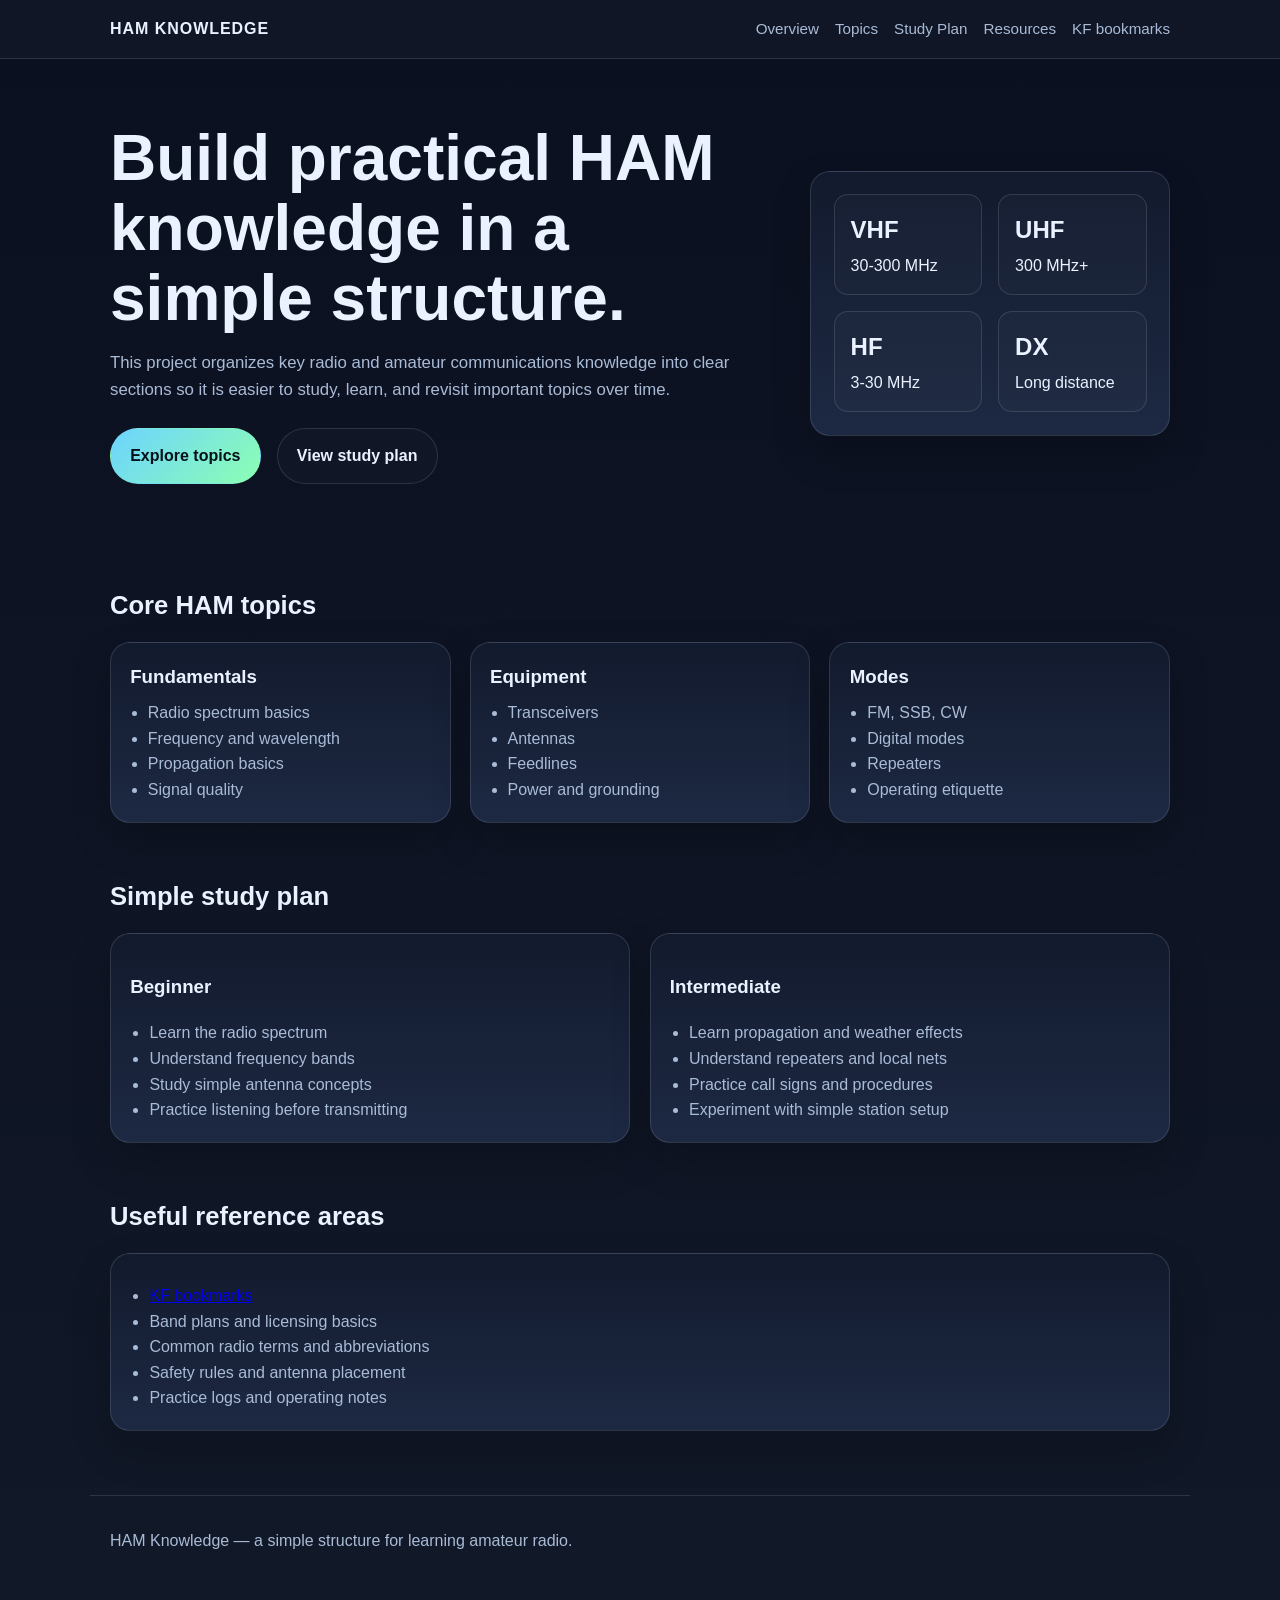
==== index.html @ 376212c9 "Add KF bookmarks link from homepage" ====
<!DOCTYPE html>
<html lang="en">
  <head>
    <meta charset="UTF-8" />
    <meta name="viewport" content="width=device-width, initial-scale=1.0" />
    <title>HAM Knowledge</title>
    <style>
      :root {
        --bg: #0b1020;
        --panel: #121a2d;
        --panel-2: #1d2943;
        --text: #eaf2ff;
        --muted: #a9bbd6;
        --accent: #6dd3ff;
        --accent-2: #8cffb2;
        --warning: #ffd166;
        --border: rgba(255, 255, 255, 0.12);
      }

      * { box-sizing: border-box; }

      body {
        margin: 0;
        font-family: Arial, Helvetica, sans-serif;
        background: linear-gradient(180deg, #0b1020 0%, #111827 100%);
        color: var(--text);
        line-height: 1.6;
      }

      header {
        background: rgba(17, 24, 39, 0.9);
        border-bottom: 1px solid var(--border);
        position: sticky;
        top: 0;
        backdrop-filter: blur(8px);
        z-index: 10;
      }

      nav {
        max-width: 1100px;
        margin: 0 auto;
        padding: 1rem 1.25rem;
        display: flex;
        justify-content: space-between;
        align-items: center;
        gap: 1rem;
      }

      .brand {
        font-weight: 700;
        letter-spacing: 0.06em;
        text-transform: uppercase;
      }

      .nav-links {
        display: flex;
        gap: 1rem;
        flex-wrap: wrap;
      }

      .nav-links a {
        color: var(--muted);
        text-decoration: none;
        font-size: 0.95rem;
      }

      .nav-links a:hover {
        color: var(--text);
      }

      main {
        max-width: 1100px;
        margin: 0 auto;
        padding: 2rem 1.25rem 4rem;
      }

      .hero {
        display: grid;
        grid-template-columns: 1.3fr 0.7fr;
        gap: 2rem;
        align-items: center;
        padding: 2rem 0 3rem;
      }

      .hero h1 {
        font-size: clamp(2.2rem, 5vw, 4rem);
        line-height: 1.1;
        margin: 0 0 1rem;
      }

      .hero p {
        font-size: 1.05rem;
        color: var(--muted);
        margin: 0 0 1.5rem;
      }

      .cta-row {
        display: flex;
        gap: 1rem;
        flex-wrap: wrap;
      }

      .button {
        display: inline-block;
        padding: 0.9rem 1.2rem;
        border-radius: 999px;
        text-decoration: none;
        font-weight: 700;
        border: 1px solid transparent;
      }

      .button.primary {
        background: linear-gradient(135deg, var(--accent), var(--accent-2));
        color: #04111a;
      }

      .button.secondary {
        border-color: var(--border);
        color: var(--text);
        background: rgba(255,255,255,0.02);
      }

      .card {
        background: linear-gradient(180deg, var(--panel) 0%, var(--panel-2) 100%);
        border: 1px solid var(--border);
        border-radius: 20px;
        padding: 1.4rem;
        box-shadow: 0 18px 40px rgba(0,0,0,0.2);
      }

      .mini-grid {
        display: grid;
        grid-template-columns: repeat(2, minmax(0, 1fr));
        gap: 1rem;
      }

      .mini-stat {
        background: rgba(255,255,255,0.02);
        border: 1px solid var(--border);
        border-radius: 14px;
        padding: 1rem;
      }

      .mini-stat strong {
        display: block;
        font-size: 1.5rem;
        margin-bottom: 0.2rem;
      }

      section {
        padding-top: 2rem;
      }

      h2 {
        font-size: clamp(1.5rem, 2vw, 2.2rem);
        margin-bottom: 1rem;
      }

      .grid {
        display: grid;
        grid-template-columns: repeat(3, minmax(0, 1fr));
        gap: 1.2rem;
      }

      .topic {
        padding: 1.2rem;
      }

      .topic h3 {
        margin-top: 0;
        margin-bottom: 0.5rem;
      }

      .topic ul {
        margin: 0;
        padding-left: 1.1rem;
        color: var(--muted);
      }

      .checklist {
        display: grid;
        grid-template-columns: 1fr 1fr;
        gap: 1.2rem;
      }

      .info-block {
        padding: 1.2rem;
      }

      .info-block ul {
        margin: 0.6rem 0 0;
        padding-left: 1.2rem;
        color: var(--muted);
      }

      footer {
        max-width: 1100px;
        margin: 0 auto;
        padding: 2rem 1.25rem 3rem;
        color: var(--muted);
        border-top: 1px solid var(--border);
      }

      @media (max-width: 760px) {
        .hero, .grid, .checklist {
          grid-template-columns: 1fr;
        }

        .mini-grid {
          grid-template-columns: 1fr 1fr;
        }
      }
    </style>
  </head>
  <body>
    <header>
      <nav>
        <div class="brand">HAM Knowledge</div>
        <div class="nav-links">
          <a href="#overview">Overview</a>
          <a href="#topics">Topics</a>
          <a href="#study-plan">Study Plan</a>
          <a href="#resources">Resources</a>
          <a href="docs/KF/zakladki.md">KF bookmarks</a>
        </div>
      </nav>
    </header>

    <main>
      <section class="hero" id="overview">
        <div>
          <h1>Build practical HAM knowledge in a simple structure.</h1>
          <p>
            This project organizes key radio and amateur communications knowledge into clear sections
            so it is easier to study, learn, and revisit important topics over time.
          </p>
          <div class="cta-row">
            <a class="button primary" href="#topics">Explore topics</a>
            <a class="button secondary" href="#study-plan">View study plan</a>
          </div>
        </div>

        <div class="card mini-grid">
          <div class="mini-stat">
            <strong>VHF</strong>
            30-300 MHz
          </div>
          <div class="mini-stat">
            <strong>UHF</strong>
            300 MHz+
          </div>
          <div class="mini-stat">
            <strong>HF</strong>
            3-30 MHz
          </div>
          <div class="mini-stat">
            <strong>DX</strong>
            Long distance
          </div>
        </div>
      </section>

      <section id="topics">
        <h2>Core HAM topics</h2>
        <div class="grid">
          <article class="card topic">
            <h3>Fundamentals</h3>
            <ul>
              <li>Radio spectrum basics</li>
              <li>Frequency and wavelength</li>
              <li>Propagation basics</li>
              <li>Signal quality</li>
            </ul>
          </article>

          <article class="card topic">
            <h3>Equipment</h3>
            <ul>
              <li>Transceivers</li>
              <li>Antennas</li>
              <li>Feedlines</li>
              <li>Power and grounding</li>
            </ul>
          </article>

          <article class="card topic">
            <h3>Modes</h3>
            <ul>
              <li>FM, SSB, CW</li>
              <li>Digital modes</li>
              <li>Repeaters</li>
              <li>Operating etiquette</li>
            </ul>
          </article>
        </div>
      </section>

      <section id="study-plan">
        <h2>Simple study plan</h2>
        <div class="checklist">
          <div class="card info-block">
            <h3>Beginner</h3>
            <ul>
              <li>Learn the radio spectrum</li>
              <li>Understand frequency bands</li>
              <li>Study simple antenna concepts</li>
              <li>Practice listening before transmitting</li>
            </ul>
          </div>

          <div class="card info-block">
            <h3>Intermediate</h3>
            <ul>
              <li>Learn propagation and weather effects</li>
              <li>Understand repeaters and local nets</li>
              <li>Practice call signs and procedures</li>
              <li>Experiment with simple station setup</li>
            </ul>
          </div>
        </div>
      </section>

      <section id="resources">
        <h2>Useful reference areas</h2>
        <div class="card info-block">
          <ul>
            <li><a href="docs/KF/zakladki.md">KF bookmarks</a></li>
            <li>Band plans and licensing basics</li>
            <li>Common radio terms and abbreviations</li>
            <li>Safety rules and antenna placement</li>
            <li>Practice logs and operating notes</li>
          </ul>
        </div>
      </section>
    </main>

    <footer>
      HAM Knowledge — a simple structure for learning amateur radio.
    </footer>
  </body>
</html>
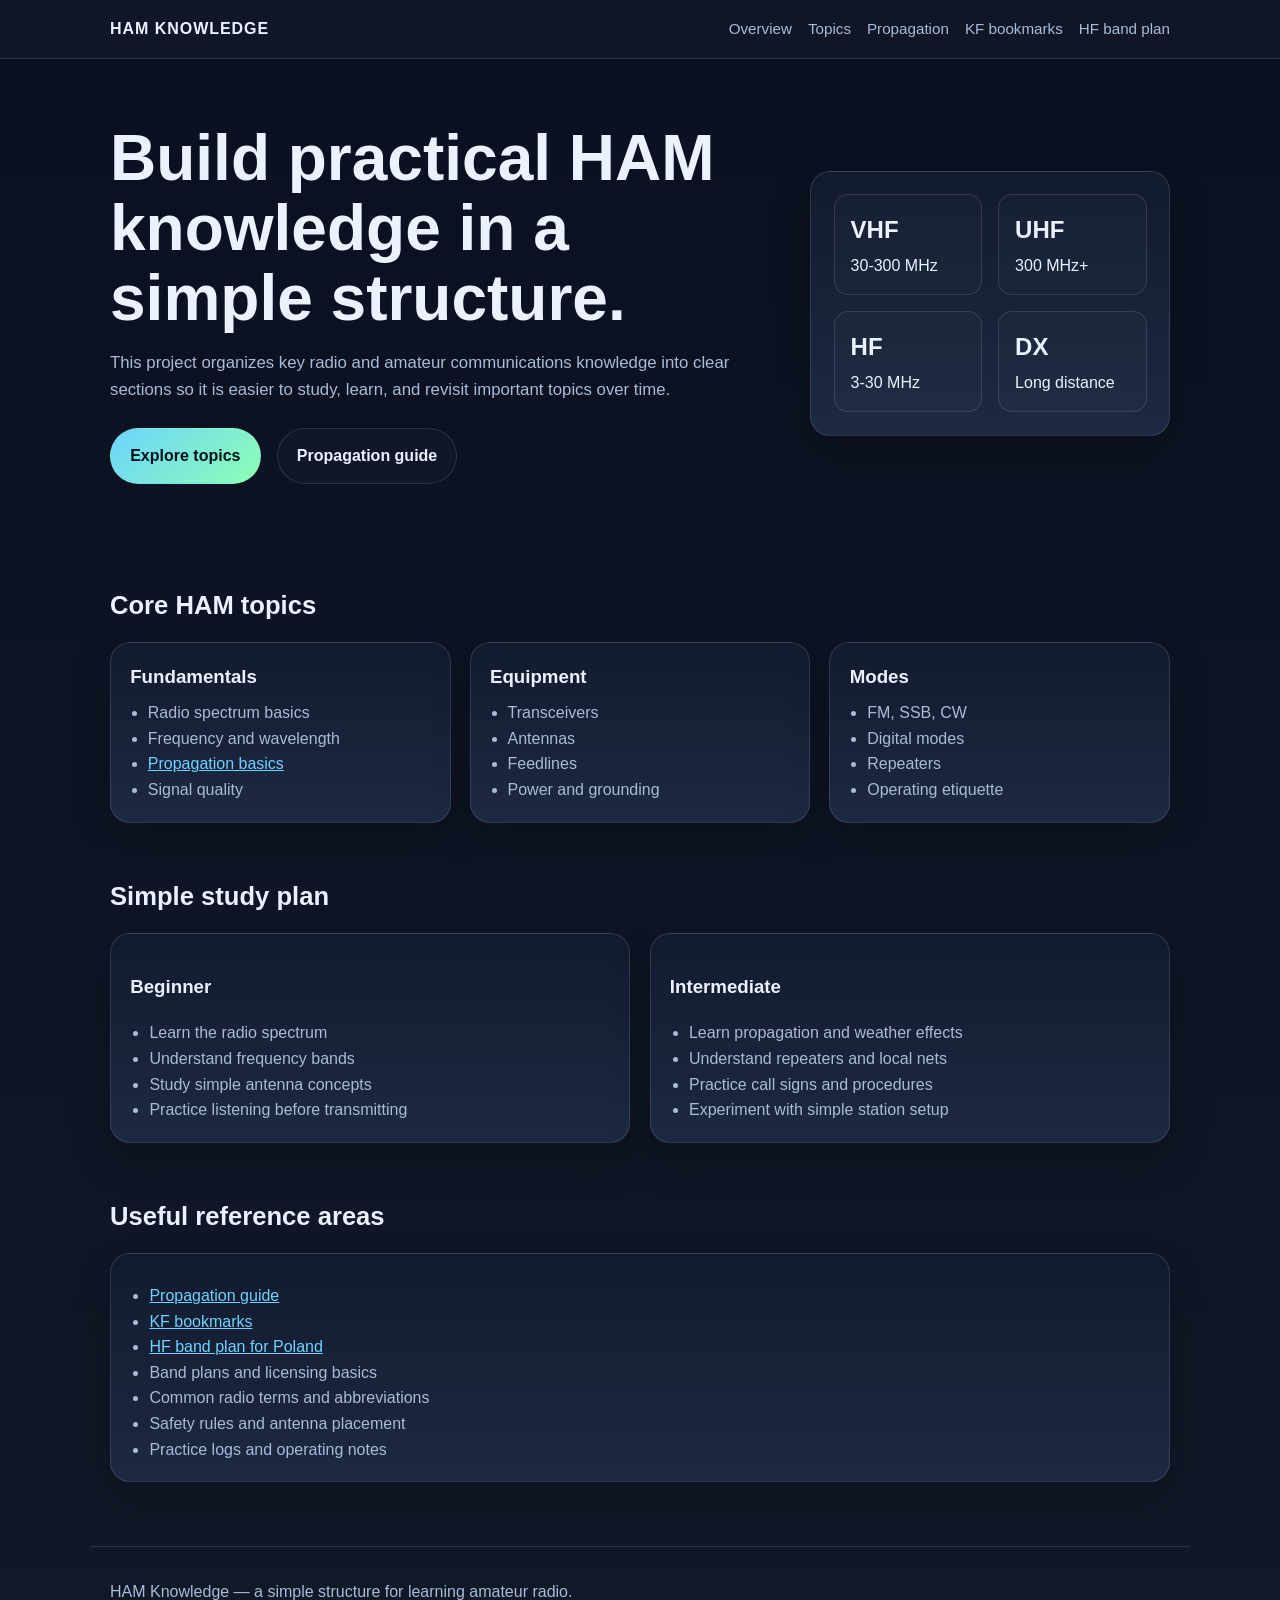
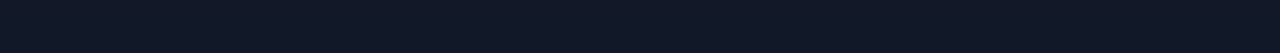
==== commit 3b9bfc9f: "Add propagation and KF links to homepage navigation and resources" ====
--- a/index.html
+++ b/index.html
@@ -201,6 +201,10 @@
         border-top: 1px solid var(--border);
       }
 
+      a {
+        color: var(--accent);
+      }
+
       @media (max-width: 760px) {
         .hero, .grid, .checklist {
           grid-template-columns: 1fr;
@@ -219,9 +223,9 @@
         <div class="nav-links">
           <a href="#overview">Overview</a>
           <a href="#topics">Topics</a>
-          <a href="#study-plan">Study Plan</a>
-          <a href="#resources">Resources</a>
+          <a href="docs/propagation.md">Propagation</a>
           <a href="docs/KF/zakladki.md">KF bookmarks</a>
+          <a href="docs/KF/band-plan-poland-hf.md">HF band plan</a>
         </div>
       </nav>
     </header>
@@ -236,7 +240,7 @@
           </p>
           <div class="cta-row">
             <a class="button primary" href="#topics">Explore topics</a>
-            <a class="button secondary" href="#study-plan">View study plan</a>
+            <a class="button secondary" href="docs/propagation.md">Propagation guide</a>
           </div>
         </div>
 
@@ -268,7 +272,7 @@
             <ul>
               <li>Radio spectrum basics</li>
               <li>Frequency and wavelength</li>
-              <li>Propagation basics</li>
+              <li><a href="docs/propagation.md">Propagation basics</a></li>
               <li>Signal quality</li>
             </ul>
           </article>
@@ -324,7 +328,9 @@
         <h2>Useful reference areas</h2>
         <div class="card info-block">
           <ul>
+            <li><a href="docs/propagation.md">Propagation guide</a></li>
             <li><a href="docs/KF/zakladki.md">KF bookmarks</a></li>
+            <li><a href="docs/KF/band-plan-poland-hf.md">HF band plan for Poland</a></li>
             <li>Band plans and licensing basics</li>
             <li>Common radio terms and abbreviations</li>
             <li>Safety rules and antenna placement</li>
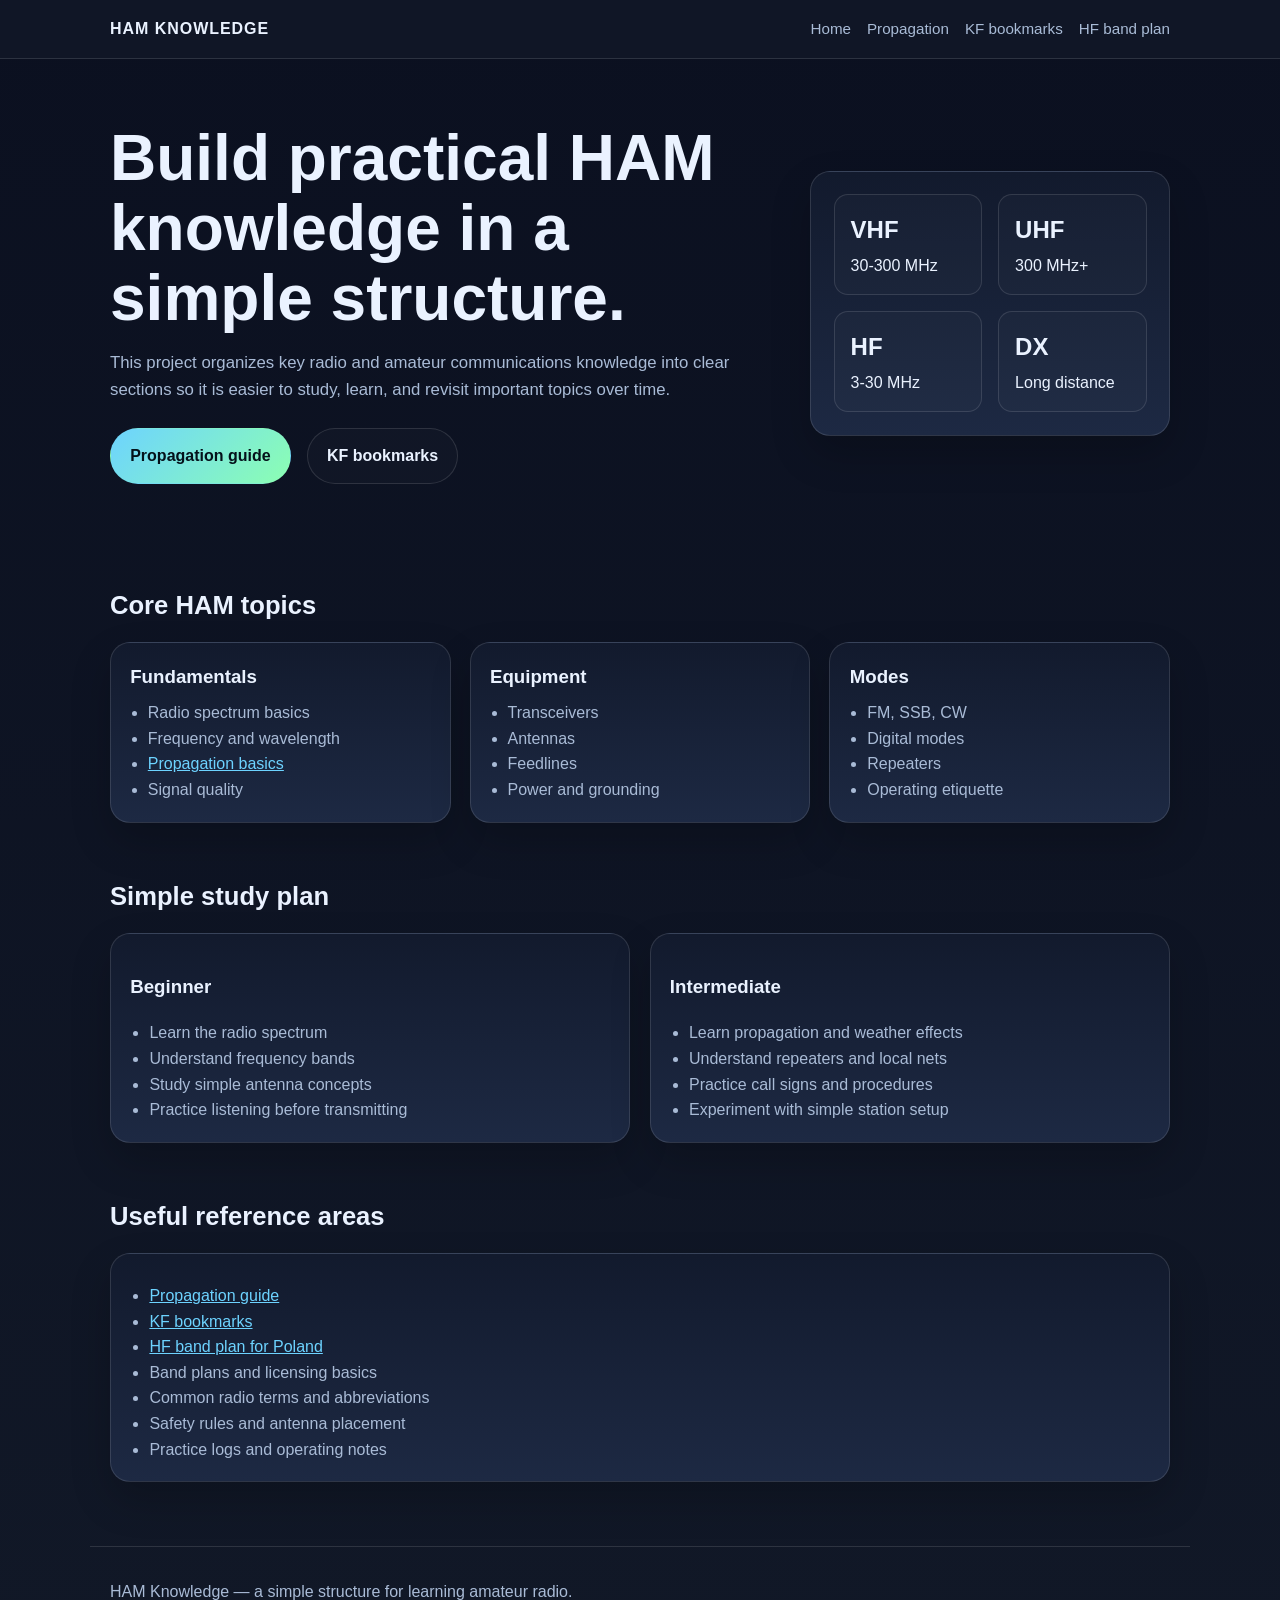
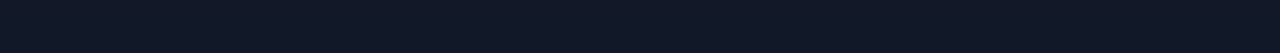
==== commit 271526b0: "Update index links to use HTML pages and unified template" ====
--- a/index.html
+++ b/index.html
@@ -221,11 +221,10 @@
       <nav>
         <div class="brand">HAM Knowledge</div>
         <div class="nav-links">
-          <a href="#overview">Overview</a>
-          <a href="#topics">Topics</a>
-          <a href="docs/propagation.md">Propagation</a>
-          <a href="docs/KF/zakladki.md">KF bookmarks</a>
-          <a href="docs/KF/band-plan-poland-hf.md">HF band plan</a>
+          <a href="/index.html">Home</a>
+          <a href="/docs/propagation.html">Propagation</a>
+          <a href="/docs/KF/zakladki.html">KF bookmarks</a>
+          <a href="/docs/KF/band-plan-poland-hf.html">HF band plan</a>
         </div>
       </nav>
     </header>
@@ -239,8 +238,8 @@
             so it is easier to study, learn, and revisit important topics over time.
           </p>
           <div class="cta-row">
-            <a class="button primary" href="#topics">Explore topics</a>
-            <a class="button secondary" href="docs/propagation.md">Propagation guide</a>
+            <a class="button primary" href="/docs/propagation.html">Propagation guide</a>
+            <a class="button secondary" href="/docs/KF/zakladki.html">KF bookmarks</a>
           </div>
         </div>
 
@@ -272,7 +271,7 @@
             <ul>
               <li>Radio spectrum basics</li>
               <li>Frequency and wavelength</li>
-              <li><a href="docs/propagation.md">Propagation basics</a></li>
+              <li><a href="/docs/propagation.html">Propagation basics</a></li>
               <li>Signal quality</li>
             </ul>
           </article>
@@ -328,9 +327,9 @@
         <h2>Useful reference areas</h2>
         <div class="card info-block">
           <ul>
-            <li><a href="docs/propagation.md">Propagation guide</a></li>
-            <li><a href="docs/KF/zakladki.md">KF bookmarks</a></li>
-            <li><a href="docs/KF/band-plan-poland-hf.md">HF band plan for Poland</a></li>
+            <li><a href="/docs/propagation.html">Propagation guide</a></li>
+            <li><a href="/docs/KF/zakladki.html">KF bookmarks</a></li>
+            <li><a href="/docs/KF/band-plan-poland-hf.html">HF band plan for Poland</a></li>
             <li>Band plans and licensing basics</li>
             <li>Common radio terms and abbreviations</li>
             <li>Safety rules and antenna placement</li>
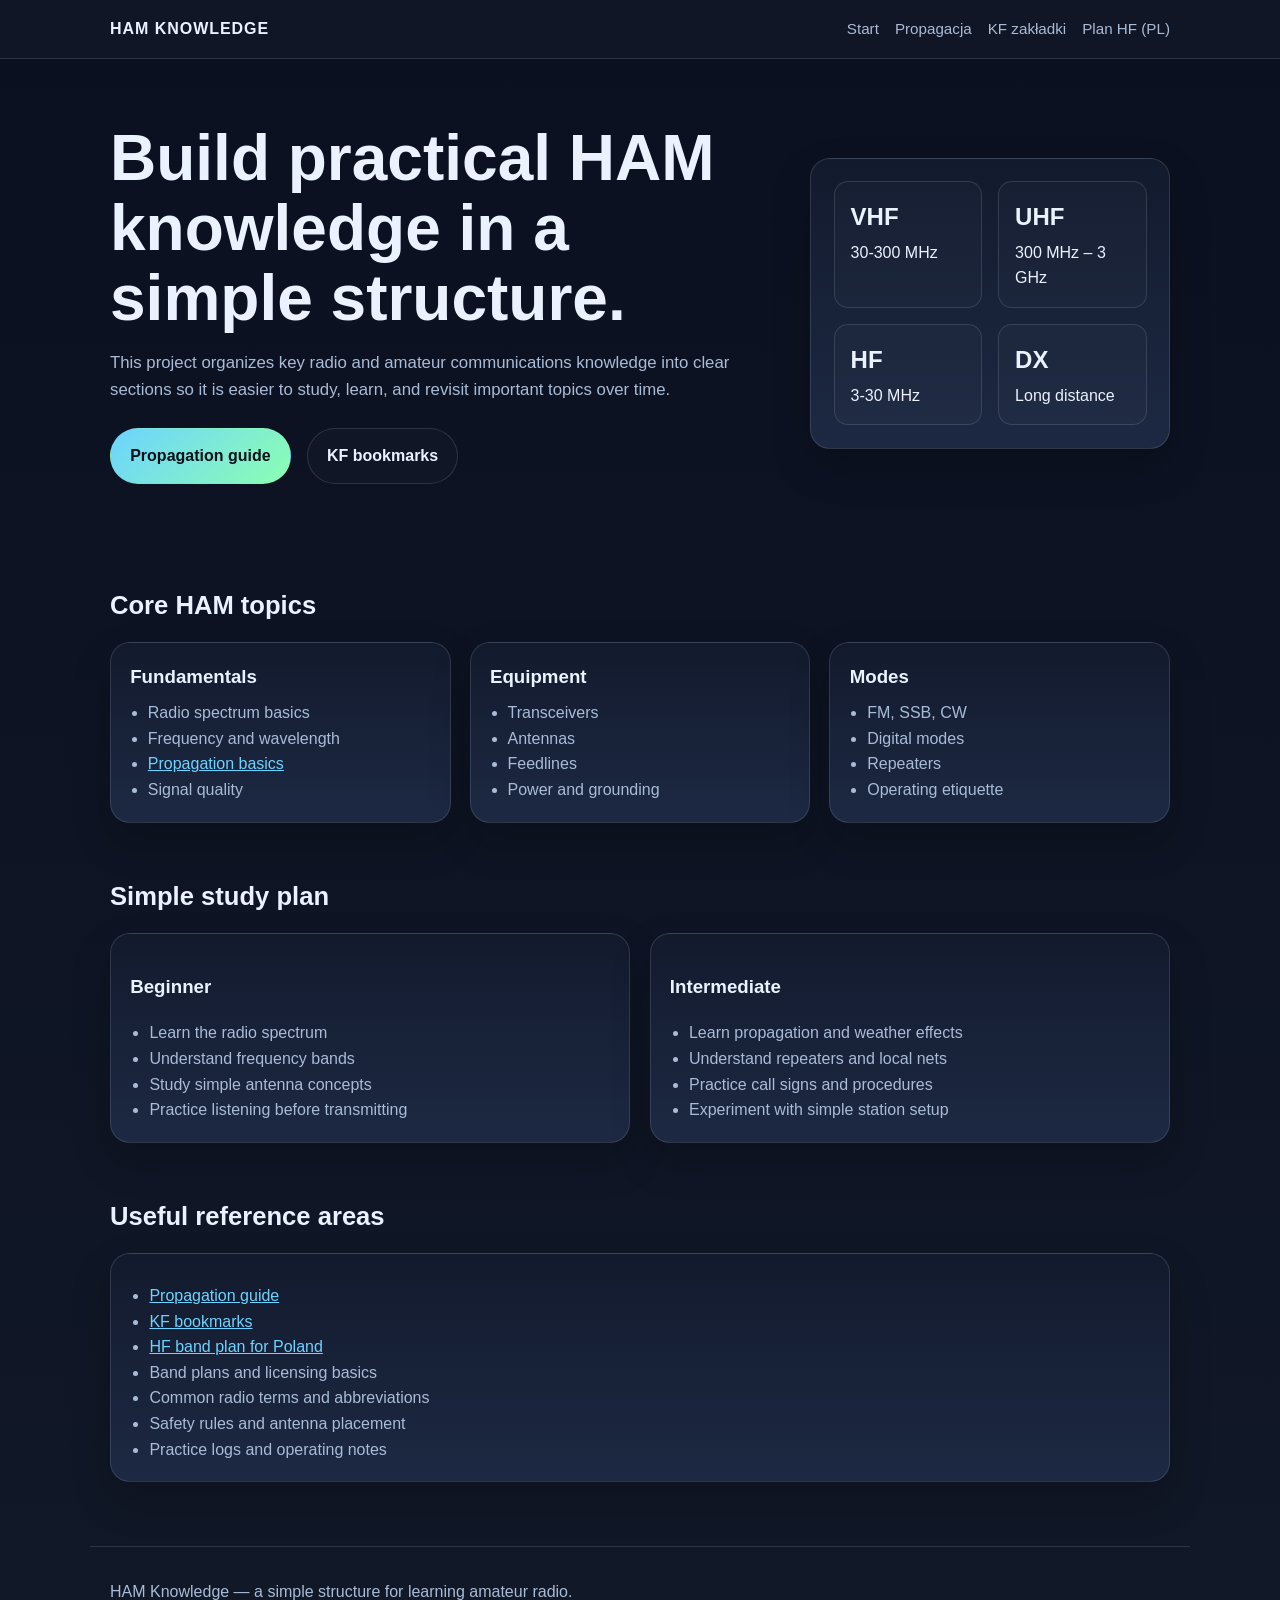
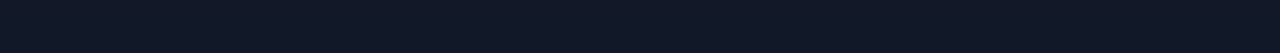
==== commit 4b5abf48: "Share common CSS, unify nav labels, update README and small content fixes - Add style.css with share" ====
--- a/index.html
+++ b/index.html
@@ -4,76 +4,8 @@
     <meta charset="UTF-8" />
     <meta name="viewport" content="width=device-width, initial-scale=1.0" />
     <title>HAM Knowledge</title>
+    <link rel="stylesheet" href="style.css" />
     <style>
-      :root {
-        --bg: #0b1020;
-        --panel: #121a2d;
-        --panel-2: #1d2943;
-        --text: #eaf2ff;
-        --muted: #a9bbd6;
-        --accent: #6dd3ff;
-        --accent-2: #8cffb2;
-        --warning: #ffd166;
-        --border: rgba(255, 255, 255, 0.12);
-      }
-
-      * { box-sizing: border-box; }
-
-      body {
-        margin: 0;
-        font-family: Arial, Helvetica, sans-serif;
-        background: linear-gradient(180deg, #0b1020 0%, #111827 100%);
-        color: var(--text);
-        line-height: 1.6;
-      }
-
-      header {
-        background: rgba(17, 24, 39, 0.9);
-        border-bottom: 1px solid var(--border);
-        position: sticky;
-        top: 0;
-        backdrop-filter: blur(8px);
-        z-index: 10;
-      }
-
-      nav {
-        max-width: 1100px;
-        margin: 0 auto;
-        padding: 1rem 1.25rem;
-        display: flex;
-        justify-content: space-between;
-        align-items: center;
-        gap: 1rem;
-      }
-
-      .brand {
-        font-weight: 700;
-        letter-spacing: 0.06em;
-        text-transform: uppercase;
-      }
-
-      .nav-links {
-        display: flex;
-        gap: 1rem;
-        flex-wrap: wrap;
-      }
-
-      .nav-links a {
-        color: var(--muted);
-        text-decoration: none;
-        font-size: 0.95rem;
-      }
-
-      .nav-links a:hover {
-        color: var(--text);
-      }
-
-      main {
-        max-width: 1100px;
-        margin: 0 auto;
-        padding: 2rem 1.25rem 4rem;
-      }
-
       .hero {
         display: grid;
         grid-template-columns: 1.3fr 0.7fr;
@@ -121,10 +53,7 @@
       }
 
       .card {
-        background: linear-gradient(180deg, var(--panel) 0%, var(--panel-2) 100%);
-        border: 1px solid var(--border);
         border-radius: 20px;
-        padding: 1.4rem;
         box-shadow: 0 18px 40px rgba(0,0,0,0.2);
       }
 
@@ -191,18 +120,6 @@
         margin: 0.6rem 0 0;
         padding-left: 1.2rem;
         color: var(--muted);
-      }
-
-      footer {
-        max-width: 1100px;
-        margin: 0 auto;
-        padding: 2rem 1.25rem 3rem;
-        color: var(--muted);
-        border-top: 1px solid var(--border);
-      }
-
-      a {
-        color: var(--accent);
       }
 
       @media (max-width: 760px) {
@@ -221,10 +138,10 @@
       <nav>
         <div class="brand">HAM Knowledge</div>
         <div class="nav-links">
-          <a href="/index.html">Home</a>
-          <a href="/docs/propagation.html">Propagation</a>
-          <a href="/docs/KF/zakladki.html">KF bookmarks</a>
-          <a href="/docs/KF/band-plan-poland-hf.html">HF band plan</a>
+          <a href="index.html" aria-current="page">Start</a>
+          <a href="docs/propagation.html">Propagacja</a>
+          <a href="docs/KF/zakladki.html">KF zakładki</a>
+          <a href="docs/KF/band-plan-poland-hf.html">Plan HF (PL)</a>
         </div>
       </nav>
     </header>
@@ -238,8 +155,8 @@
             so it is easier to study, learn, and revisit important topics over time.
           </p>
           <div class="cta-row">
-            <a class="button primary" href="/docs/propagation.html">Propagation guide</a>
-            <a class="button secondary" href="/docs/KF/zakladki.html">KF bookmarks</a>
+            <a class="button primary" href="docs/propagation.html">Propagation guide</a>
+            <a class="button secondary" href="docs/KF/zakladki.html">KF bookmarks</a>
           </div>
         </div>
 
@@ -250,7 +167,7 @@
           </div>
           <div class="mini-stat">
             <strong>UHF</strong>
-            300 MHz+
+            300 MHz – 3 GHz
           </div>
           <div class="mini-stat">
             <strong>HF</strong>
@@ -271,7 +188,7 @@
             <ul>
               <li>Radio spectrum basics</li>
               <li>Frequency and wavelength</li>
-              <li><a href="/docs/propagation.html">Propagation basics</a></li>
+              <li><a href="docs/propagation.html">Propagation basics</a></li>
               <li>Signal quality</li>
             </ul>
           </article>
@@ -327,9 +244,9 @@
         <h2>Useful reference areas</h2>
         <div class="card info-block">
           <ul>
-            <li><a href="/docs/propagation.html">Propagation guide</a></li>
-            <li><a href="/docs/KF/zakladki.html">KF bookmarks</a></li>
-            <li><a href="/docs/KF/band-plan-poland-hf.html">HF band plan for Poland</a></li>
+            <li><a href="docs/propagation.html">Propagation guide</a></li>
+            <li><a href="docs/KF/zakladki.html">KF bookmarks</a></li>
+            <li><a href="docs/KF/band-plan-poland-hf.html">HF band plan for Poland</a></li>
             <li>Band plans and licensing basics</li>
             <li>Common radio terms and abbreviations</li>
             <li>Safety rules and antenna placement</li>
--- a/style.css
+++ b/style.css
@@ -0,0 +1,14 @@
+/* Shared layout for all HAM Knowledge pages. Page-specific rules stay inline in each page. */
+:root{--bg:#0b1020;--panel:#121a2d;--panel-2:#1d2943;--text:#eaf2ff;--muted:#a9bbd6;--accent:#6dd3ff;--accent-2:#8cffb2;--warning:#ffd166;--border:rgba(255,255,255,0.12)}
+*{box-sizing:border-box}
+body{margin:0;font-family:Arial,Helvetica,sans-serif;background:linear-gradient(180deg,var(--bg) 0%,#111827 100%);color:var(--text);line-height:1.6}
+header{background:rgba(17,24,39,0.9);border-bottom:1px solid var(--border);position:sticky;top:0;backdrop-filter:blur(8px);z-index:10}
+nav{max-width:1100px;margin:0 auto;padding:1rem 1.25rem;display:flex;justify-content:space-between;align-items:center;gap:1rem}
+.brand{font-weight:700;letter-spacing:.06em;text-transform:uppercase}
+.nav-links{display:flex;gap:1rem;flex-wrap:wrap}
+.nav-links a{color:var(--muted);text-decoration:none;font-size:.95rem}
+.nav-links a:hover{color:var(--text)}
+main{max-width:1100px;margin:0 auto;padding:2rem 1.25rem 4rem}
+.card{background:linear-gradient(180deg,var(--panel) 0%,var(--panel-2) 100%);border:1px solid var(--border);border-radius:14px;padding:1.4rem}
+footer{max-width:1100px;margin:0 auto;padding:2rem 1.25rem 3rem;color:var(--muted);border-top:1px solid var(--border)}
+a{color:var(--accent)}
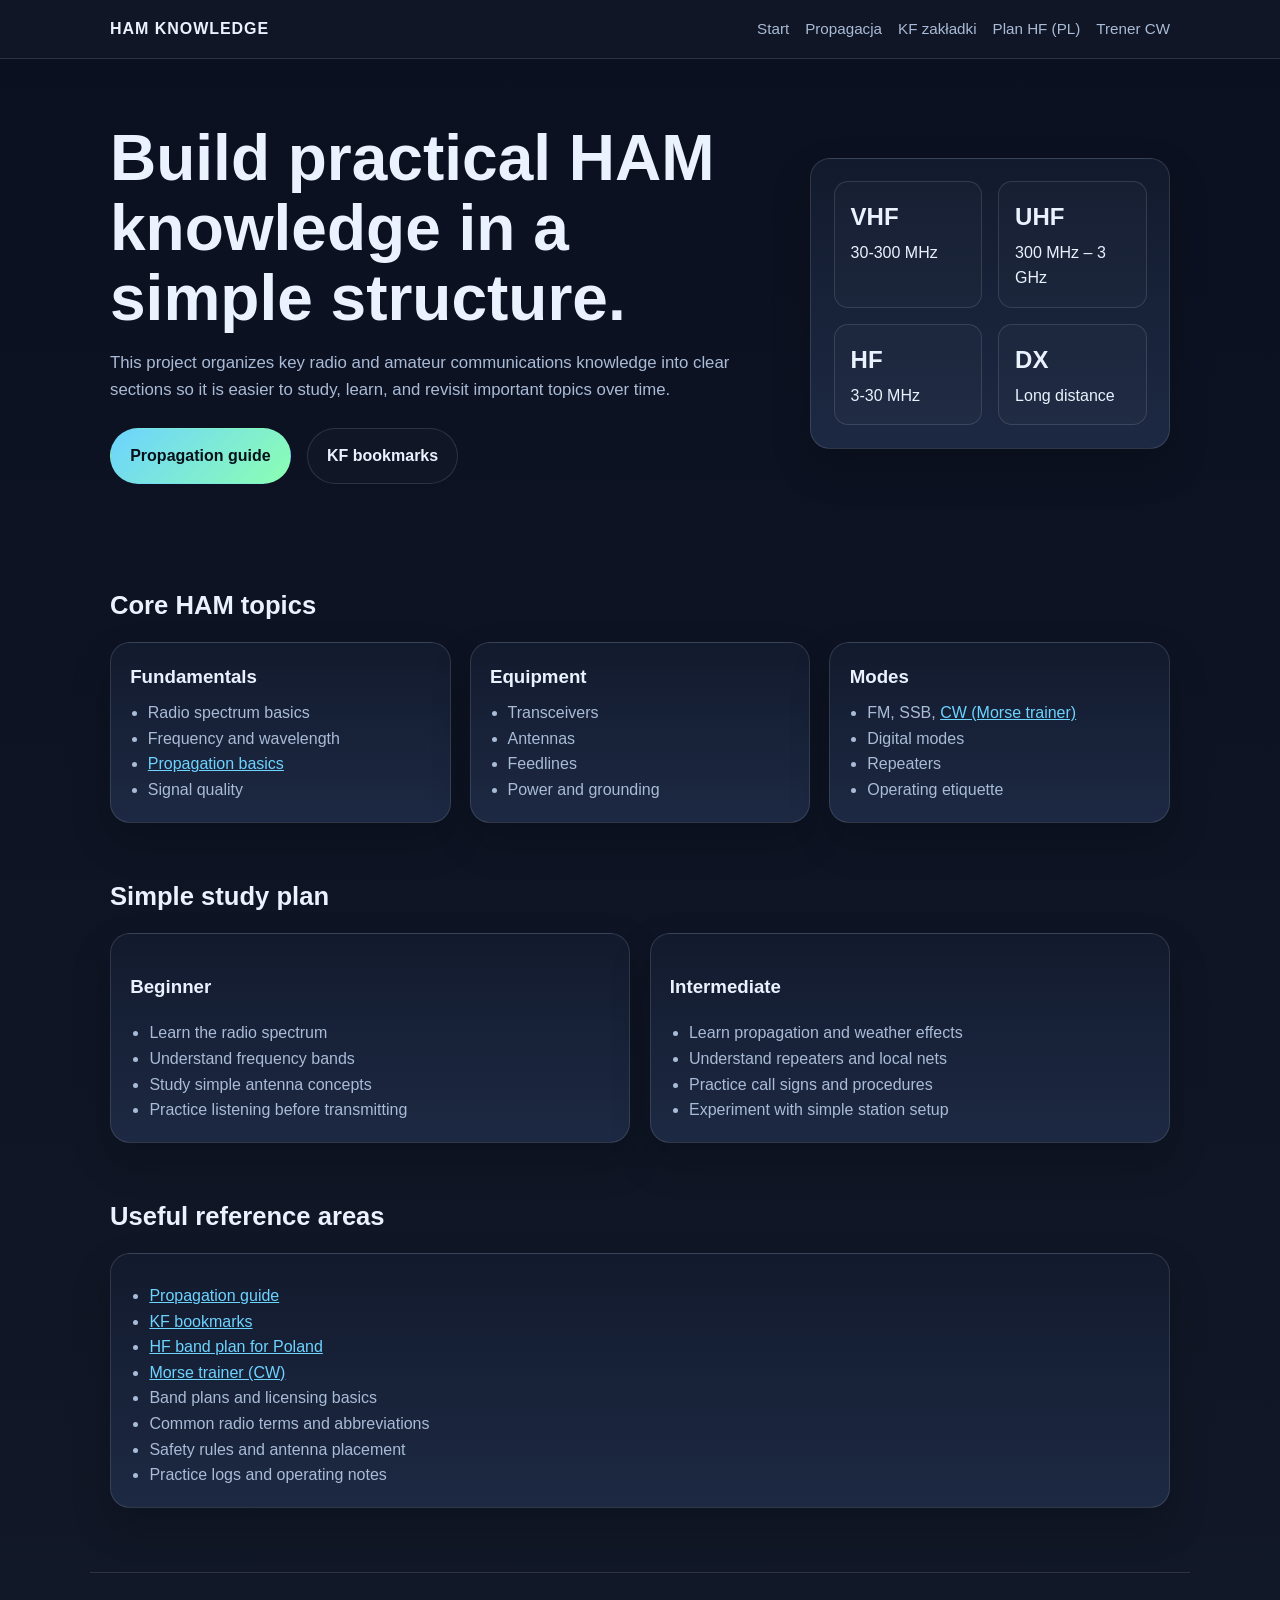
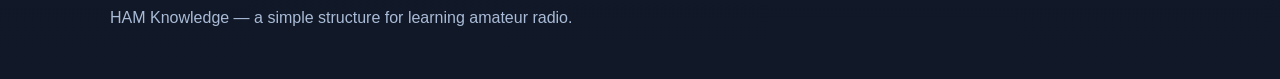
==== commit 9d0bed6b: "Add Morse/CW trainer page and link it from every page - docs/morse-trainer.html: Koch drills, charac" ====
--- a/index.html
+++ b/index.html
@@ -142,6 +142,7 @@
           <a href="docs/propagation.html">Propagacja</a>
           <a href="docs/KF/zakladki.html">KF zakładki</a>
           <a href="docs/KF/band-plan-poland-hf.html">Plan HF (PL)</a>
+          <a href="docs/morse-trainer.html">Trener CW</a>
         </div>
       </nav>
     </header>
@@ -206,7 +207,7 @@
           <article class="card topic">
             <h3>Modes</h3>
             <ul>
-              <li>FM, SSB, CW</li>
+              <li>FM, SSB, <a href="docs/morse-trainer.html">CW (Morse trainer)</a></li>
               <li>Digital modes</li>
               <li>Repeaters</li>
               <li>Operating etiquette</li>
@@ -247,6 +248,7 @@
             <li><a href="docs/propagation.html">Propagation guide</a></li>
             <li><a href="docs/KF/zakladki.html">KF bookmarks</a></li>
             <li><a href="docs/KF/band-plan-poland-hf.html">HF band plan for Poland</a></li>
+            <li><a href="docs/morse-trainer.html">Morse trainer (CW)</a></li>
             <li>Band plans and licensing basics</li>
             <li>Common radio terms and abbreviations</li>
             <li>Safety rules and antenna placement</li>
